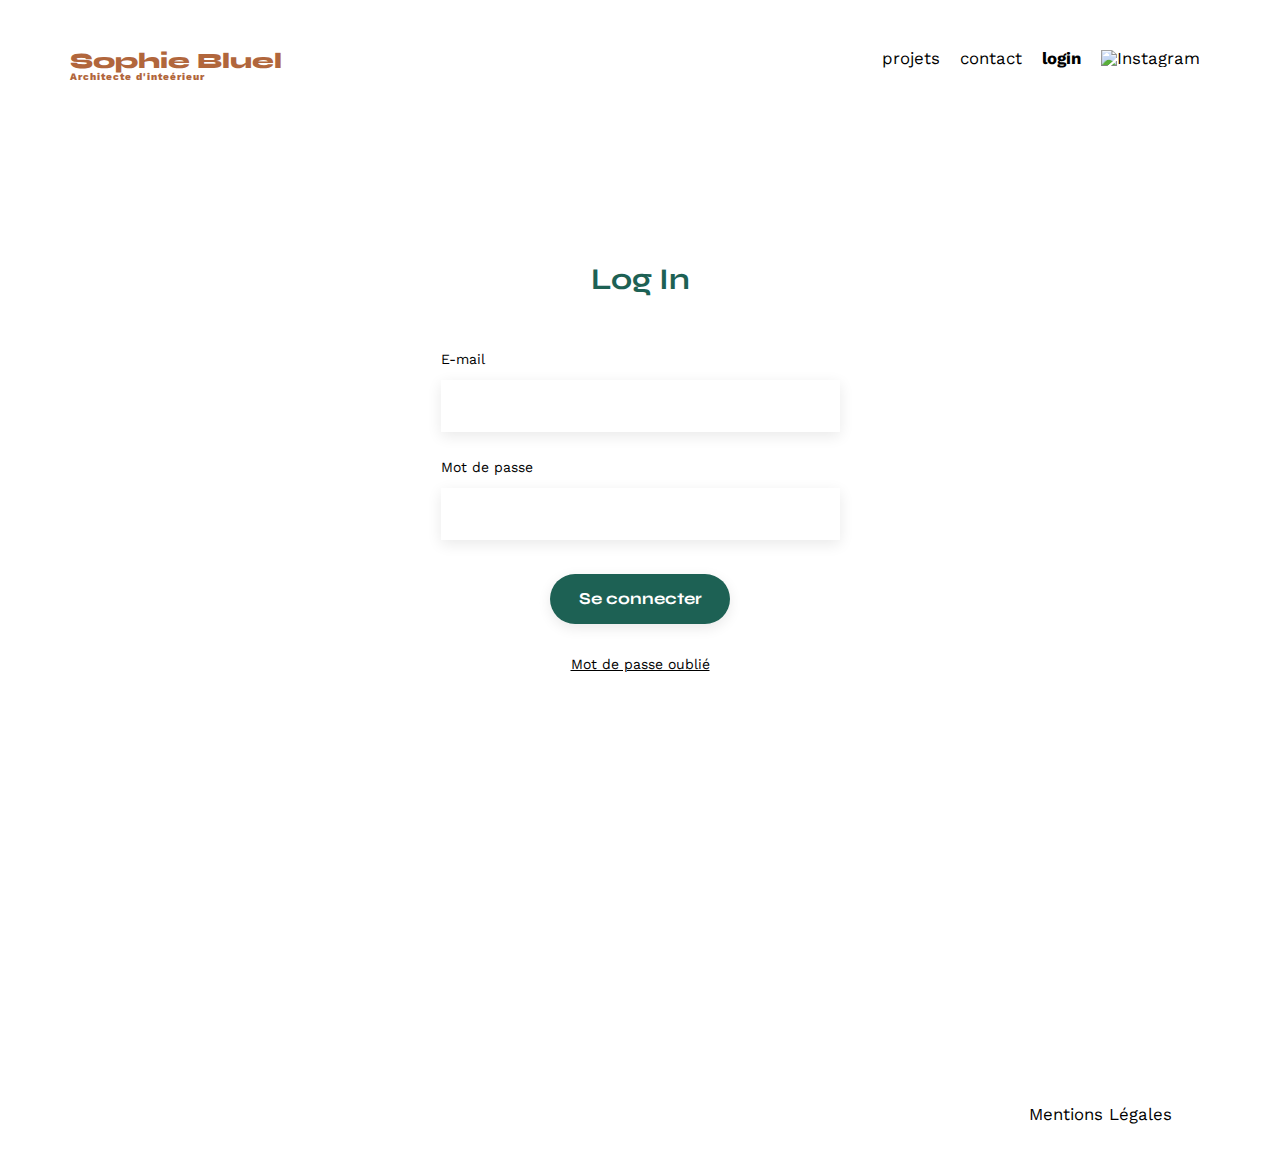
==== FrontEnd/login.html @ f7802d3b "ajout de la page de connexion et début de la modale" ====
<!DOCTYPE html>
<html lang="fr">
<head>
	<meta charset="UTF-8">
	<title>Sophie Bluel - Architecte d'intérieur | Connexion</title>
	<meta name="viewport" content="width=device-width, initial-scale=1.0">
	<link rel="preconnect" href="https://fonts.googleapis.com">
	<link rel="preconnect" href="https://fonts.gstatic.com" crossorigin>
	<link href="https://fonts.googleapis.com/css2?family=Syne:wght@700;800&family=Work+Sans&display=swap" rel="stylesheet">
	<meta name="description" content="">
	<link rel="stylesheet" href="./assets/style.css">
</head>
<body class="Second">
	<header class="Second-header">
		<a href="index.html" id="index-css"><h1 >Sophie Bluel <span>Architecte d'inteérieur</span></h1></a>
		<nav>
			<ul>
				<li>projets</li>
				<li>contact</li>
				<li id="login-li">login</li>
				<li><img src="./assets/icons/instagram.png" alt="Instagram"></li>
			</ul>
		</nav>
	</header>
	<main>
		<section id="login">
			<h2>Log In</h2>
			<form id="login-form" action="#" method="post">
				<label for="E-mail">E-mail</label>
				<input type="email" name="email" id="email" required>
				<label for="password">Mot de passe</label>
				<input type="password" name="password" id="password" required>
				<input type="submit" value="Se connecter">
				<p id="error-message"></p>
			</form>
		</section>
	</main>
	<footer class="Second-footer">
		<nav>
			<ul>
				<li>Mentions Légales</li>
			</ul>
		</nav>
	</footer >
	<script src="script.js"></script>
<script src="login.js"></script>
<script src="modal.js"></script>
</body>
</html>
---- FrontEnd/assets/style.css ----
/* http://meyerweb.com/eric/tools/css/reset/
   v2.0 | 20110126
   License: none (public domain)
*/

html,
body,
div,
span,
applet,
object,
iframe,
h1,
h2,
h3,
h4,
h5,
h6,
p,
blockquote,
pre,
a,
abbr,
acronym,
address,
big,
cite,
code,
del,
dfn,
em,
img,
ins,
kbd,
q,
s,
samp,
small,
strike,
strong,
sub,
sup,
tt,
var,
b,
u,
i,
center,
dl,
dt,
dd,
ol,
ul,
li,
fieldset,
form,
label,
legend,
table,
caption,
tbody,
tfoot,
thead,
tr,
th,
td,
article,
aside,
canvas,
details,
embed,
figure,
figcaption,
footer,
header,
hgroup,
menu,
nav,
output,
ruby,
section,
summary,
time,
mark,
audio,
video {
  margin: 0;
  padding: 0;
  border: 0;
  font-size: 100%;
  font: inherit;
  vertical-align: baseline;
}
/* HTML5 display-role reset for older browsers */
article,
aside,
details,
figcaption,
figure,
footer,
header,
hgroup,
menu,
nav,
section {
  display: block;
}
body {
  line-height: 1;
}
ol,
ul {
  list-style: none;
}
blockquote,
q {
  quotes: none;
}
blockquote:before,
blockquote:after,
q:before,
q:after {
  content: "";
  content: none;
}
table {
  border-collapse: collapse;
  border-spacing: 0;
}
/** end reset css**/
body {
  max-width: 1140px;
  margin: auto;
  font-family: "Work Sans";
  font-size: 14px;
}
header {
  display: flex;
  justify-content: space-between;
  margin: 50px 0;
}
section {
  margin: 50px 0;
}

h1 {
  display: flex;
  flex-direction: column;
  font-family: "Syne";
  font-size: 22px;
  font-weight: 800;
  color: #b1663c;
}

h1 > span {
  font-family: "Work Sans";
  font-size: 10px;
  letter-spacing: 0.1em;
}

h2 {
  font-family: "Syne";
  font-weight: 700;
  font-size: 30px;
  color: #1d6154;
}
nav ul {
  display: flex;
  align-items: center;
  list-style-type: none;
}
nav li {
  padding: 0 10px;
  font-size: 1.2em;
}

li:hover {
  color: #b1663c;
}
#login-css {
  text-decoration: none;
  color:black;
}
#index-css {
  text-decoration:none;
}
#introduction {
  display: flex;
  align-items: center;
}
#introduction figure {
  flex: 1;
}
#introduction img {
  display: block;
  margin: auto;
  width: 80%;
}

#introduction article {
  flex: 1;
}
#introduction h2 {
  margin-bottom: 1em;
}

#introduction p {
  margin-bottom: 0.5em;
}
#portfolio h2 {
  text-align: center;
  margin-bottom: 1em;
}
.gallery {
  width: 100%;
  display: grid;
  grid-template-columns: 1fr 1fr 1fr;
  grid-column-gap: 20px;
  grid-row-gap: 20px;
}
.filterContainer {
  display: flex;
  flex-direction: row;
  justify-content: center;
  gap: 10px;
  margin-bottom: 51px;
  height: 37px;
  width: auto;
}
.filterContainer button {
  font-family: "Syne";
  font-style: normal;
  font-weight: 700;
  font-size: 16px;
  line-height: 19px;
  text-align: center;
  padding-top: 9px;
  padding-bottom: 9px;
  border: 1px solid #1d6154;
  border-radius: 60px;
  color: #1d6154;
  background-color: #ffffff;
  min-width: 100px;
  width: auto;
}
.filterContainer button.filterContainer-selected {
  color: #ffffff;

  background-color: #1d6154;
}

.gallery img {
  width: 100%;
}
#contact {
  width: 50%;
  margin: auto;
}
#contact > * {
  text-align: center;
}
#contact h2 {
  margin-bottom: 20px;
}
#contact form {
  text-align: left;
  margin-top: 30px;
  display: flex;
  flex-direction: column;
}

#contact input {
  height: 50px;
  font-size: 1.2em;
  border: none;
  box-shadow: 0px 4px 14px rgba(0, 0, 0, 0.09);
}
#contact label {
  margin: 2em 0 1em 0;
}
#contact textarea {
  border: none;
  box-shadow: 0px 4px 14px rgba(0, 0, 0, 0.09);
}
.Second {
  width:1440px;
}
.Second-header {
  width:1140px;
  margin-bottom:182px;
}
.Second-footer {
  margin-top:435px;
}
#login {
  max-width:1140px;
  width: 35%;
  margin: auto;
}
#login > * {
  text-align: center;
}
#login h2 {
  margin-bottom: 20px;
}
#login form {
  text-align: left;
  margin-top: 30px;
  display: flex;
  flex-direction: column;
}
#login-li {
  font-weight: bold;
}
#login input {
  height: 50px;
  font-size: 1.2em;
  border: none;
  box-shadow: 0px 4px 14px rgba(0, 0, 0, 0.09);
}
#login label {
  margin: 2em 0 1em 0;
}
#login textarea {
  border: none;
  box-shadow: 0px 4px 14px rgba(0, 0, 0, 0.09);
}
#login-form a {
  display: block;
  text-align: center;
  color: black;
}

input[type="submit"] {
  font-family: "Syne";
  font-weight: 700;
  color: white;
  background-color: #1d6154;
  margin: 2em auto;
  width: 180px;
  text-align: center;
  border-radius: 60px;
}

footer nav ul {
  display: flex;
  justify-content: flex-end;
  margin: 2em;
}
/* Styles pour la modale */
.modal {
  display: none;
  position: fixed;
  z-index: 999;
  top: 0;
  left: 0;
  width: 100%;
  height: 100%;
  overflow: auto;
  background-color: rgba(0, 0, 0, 0.5);
}

.modal-content {
  background-color: #fff;
  margin: 10% auto;
  padding: 20px;
  width: 80%;
  max-width: 600px;
}

.close {
  color: #aaa;
  float: right;
  font-size: 28px;
  font-weight: bold;
  cursor: pointer;
}

/* Styles pour le bouton */
#btnOpenModal {
  padding: 10px 20px;
  background-color: #4CAF50;
  color: #fff;
  border: none;
  border-radius: 4px;
  cursor: pointer;
}

#btnOpenModal:hover {
  background-color: #45a049;
}
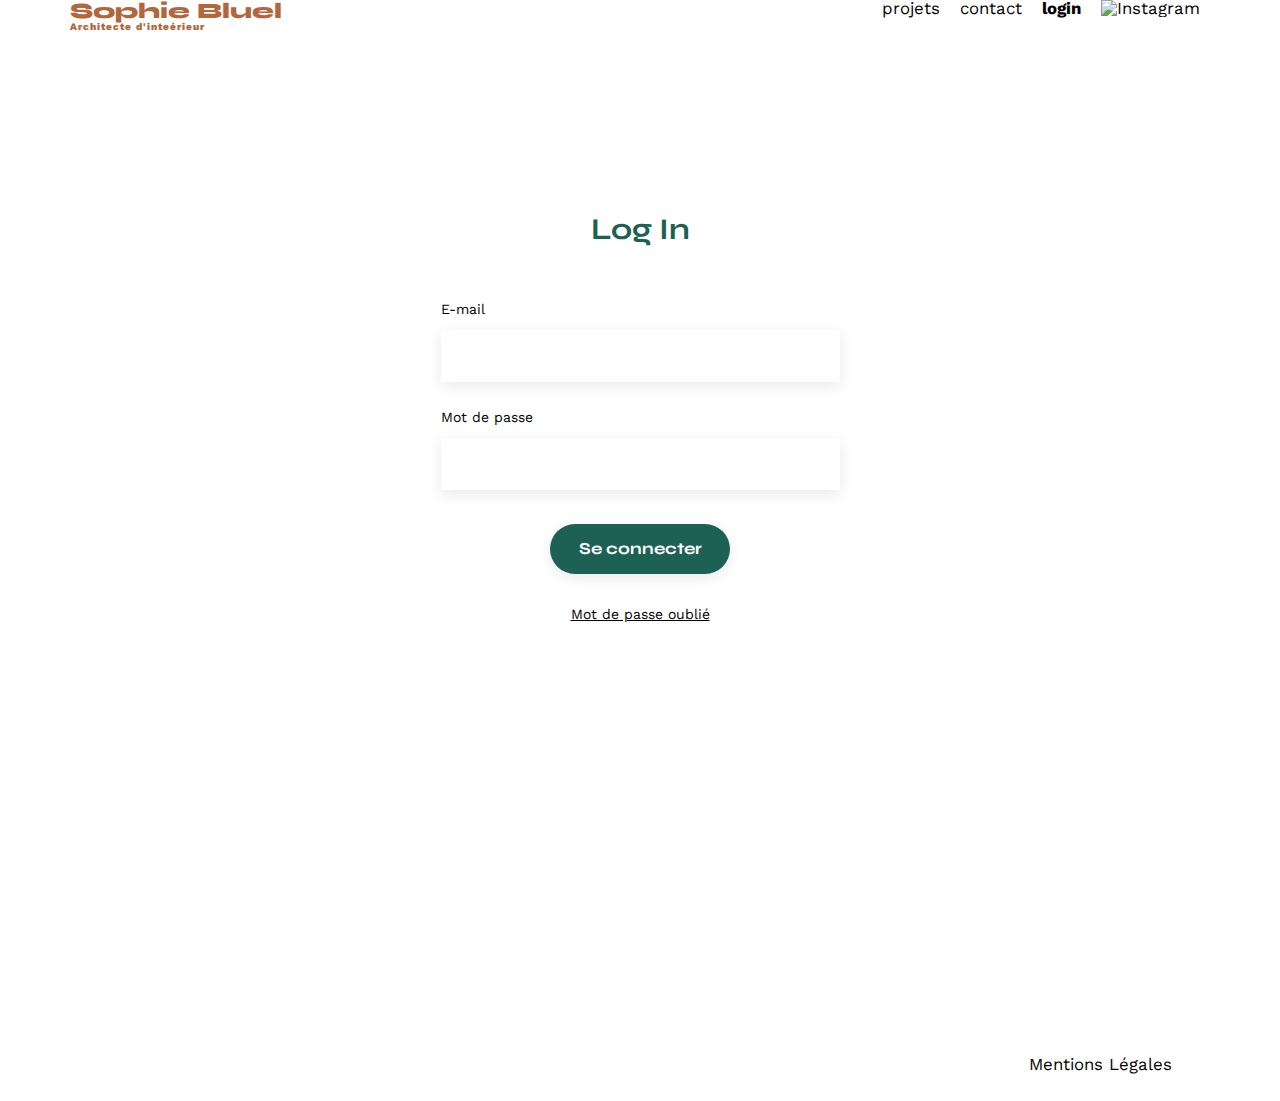
==== commit ed7b3c53: "finalisation modal et fonctionnalité d'interaction avec le backend , reprise du css pour amélioratio" ====
--- a/FrontEnd/login.html
+++ b/FrontEnd/login.html
@@ -26,12 +26,12 @@
 		<section id="login">
 			<h2>Log In</h2>
 			<form id="login-form" action="#" method="post">
+				<p id="error-message">Erreur dans l’identifiant ou le mot de passe</p>
 				<label for="E-mail">E-mail</label>
 				<input type="email" name="email" id="email" required>
 				<label for="password">Mot de passe</label>
 				<input type="password" name="password" id="password" required>
 				<input type="submit" value="Se connecter">
-				<p id="error-message"></p>
 			</form>
 		</section>
 	</main>
@@ -42,8 +42,6 @@
 			</ul>
 		</nav>
 	</footer >
-	<script src="script.js"></script>
 <script src="login.js"></script>
-<script src="modal.js"></script>
 </body>
 </html>--- a/FrontEnd/assets/style.css
+++ b/FrontEnd/assets/style.css
@@ -90,7 +90,7 @@
   font-size: 100%;
   font: inherit;
   vertical-align: baseline;
-}
+} 
 /* HTML5 display-role reset for older browsers */
 article,
 aside,
@@ -104,45 +104,44 @@
 nav,
 section {
   display: block;
-}
+} 
 body {
   line-height: 1;
-}
+} 
 ol,
 ul {
   list-style: none;
-}
+} 
 blockquote,
 q {
   quotes: none;
-}
+} 
 blockquote:before,
 blockquote:after,
 q:before,
 q:after {
   content: "";
   content: none;
-}
+} 
 table {
   border-collapse: collapse;
   border-spacing: 0;
-}
+} 
 /** end reset css**/
 body {
   max-width: 1140px;
   margin: auto;
   font-family: "Work Sans";
   font-size: 14px;
-}
+} 
 header {
   display: flex;
   justify-content: space-between;
-  margin: 50px 0;
-}
+  margin: 0 0 50px 0;
+} 
 section {
   margin: 50px 0;
-}
-
+} 
 h1 {
   display: flex;
   flex-direction: column;
@@ -150,74 +149,72 @@
   font-size: 22px;
   font-weight: 800;
   color: #b1663c;
-}
+} 
 
 h1 > span {
   font-family: "Work Sans";
   font-size: 10px;
   letter-spacing: 0.1em;
-}
+} 
 
 h2 {
   font-family: "Syne";
   font-weight: 700;
   font-size: 30px;
   color: #1d6154;
-}
+} 
 nav ul {
   display: flex;
   align-items: center;
   list-style-type: none;
-}
+} 
 nav li {
   padding: 0 10px;
   font-size: 1.2em;
-}
-
+} 
 li:hover {
   color: #b1663c;
-}
+} 
 #login-css {
   text-decoration: none;
-  color:black;
-}
+  color: black;
+} 
 #index-css {
-  text-decoration:none;
-}
+  text-decoration: none;
+} 
 #introduction {
   display: flex;
   align-items: center;
-}
+} 
 #introduction figure {
   flex: 1;
-}
+} 
 #introduction img {
   display: block;
   margin: auto;
   width: 80%;
-}
-
+} 
 #introduction article {
   flex: 1;
-}
+} 
 #introduction h2 {
   margin-bottom: 1em;
-}
+} 
 
 #introduction p {
   margin-bottom: 0.5em;
-}
+} 
 #portfolio h2 {
   text-align: center;
   margin-bottom: 1em;
-}
+} 
 .gallery {
   width: 100%;
   display: grid;
   grid-template-columns: 1fr 1fr 1fr;
   grid-column-gap: 20px;
   grid-row-gap: 20px;
-}
+} 
 .filterContainer {
   display: flex;
   flex-direction: row;
@@ -226,7 +223,7 @@
   margin-bottom: 51px;
   height: 37px;
   width: auto;
-}
+} 
 .filterContainer button {
   font-family: "Syne";
   font-style: normal;
@@ -242,95 +239,92 @@
   background-color: #ffffff;
   min-width: 100px;
   width: auto;
-}
+  cursor: pointer;
+} 
 .filterContainer button.filterContainer-selected {
   color: #ffffff;
-
   background-color: #1d6154;
-}
-
+} 
 .gallery img {
   width: 100%;
-}
+} 
 #contact {
   width: 50%;
   margin: auto;
-}
+} 
 #contact > * {
   text-align: center;
-}
+} 
 #contact h2 {
   margin-bottom: 20px;
-}
+} 
 #contact form {
   text-align: left;
   margin-top: 30px;
   display: flex;
   flex-direction: column;
-}
-
+} 
 #contact input {
   height: 50px;
   font-size: 1.2em;
   border: none;
   box-shadow: 0px 4px 14px rgba(0, 0, 0, 0.09);
-}
+} 
 #contact label {
   margin: 2em 0 1em 0;
-}
+} 
 #contact textarea {
   border: none;
   box-shadow: 0px 4px 14px rgba(0, 0, 0, 0.09);
-}
+} 
 .Second {
-  width:1440px;
-}
+  width: 1440px;
+} 
 .Second-header {
-  width:1140px;
-  margin-bottom:182px;
-}
+  width: 1140px;
+  margin-bottom: 182px;
+} 
 .Second-footer {
-  margin-top:435px;
-}
+  margin-top: 435px;
+} 
 #login {
-  max-width:1140px;
+  max-width: 1140px;
   width: 35%;
   margin: auto;
-}
+} 
 #login > * {
   text-align: center;
-}
+} 
 #login h2 {
   margin-bottom: 20px;
-}
+} 
 #login form {
   text-align: left;
   margin-top: 30px;
   display: flex;
   flex-direction: column;
-}
+} 
 #login-li {
   font-weight: bold;
-}
+} 
 #login input {
   height: 50px;
   font-size: 1.2em;
   border: none;
   box-shadow: 0px 4px 14px rgba(0, 0, 0, 0.09);
-}
+} 
 #login label {
   margin: 2em 0 1em 0;
-}
+} 
 #login textarea {
   border: none;
   box-shadow: 0px 4px 14px rgba(0, 0, 0, 0.09);
-}
+} 
 #login-form a {
   display: block;
   text-align: center;
   color: black;
-}
-
+} 
 input[type="submit"] {
   font-family: "Syne";
   font-weight: 700;
@@ -340,52 +334,352 @@
   width: 180px;
   text-align: center;
   border-radius: 60px;
-}
-
+} 
 footer nav ul {
   display: flex;
   justify-content: flex-end;
   margin: 2em;
-}
+} 
 /* Styles pour la modale */
 .modal {
   display: none;
   position: fixed;
-  z-index: 999;
   top: 0;
   left: 0;
   width: 100%;
   height: 100%;
   overflow: auto;
   background-color: rgba(0, 0, 0, 0.5);
-}
-
+} 
 .modal-content {
   background-color: #fff;
   margin: 10% auto;
   padding: 20px;
-  width: 80%;
-  max-width: 600px;
-}
-
-.close {
-  color: #aaa;
+  border-radius: 10px;
+  width: 630px;
+  height: 731px;
+} 
+.modal-content .modal-container {
+  padding: 5px 55px 15px 55px;
+  display: flex;
+  flex-wrap: wrap;
+  border-bottom: 1px solid black;
+} 
+.modal-content .modal-container figure {
+  width: 20%;
+  display: flex;
+  flex-direction: column;
+  flex-wrap: wrap;
+} 
+.modal-content .modal-container figure button {
+  left: 70px;
+  bottom: 145px;
+  position: relative;
+  background: none;
+  border: none;
+  width: 22%;
+} 
+.modal-content .modal-container figure button .fa-trash-can {
+  display: flex;
+  justify-content: center;
+  align-items: center;
+  border-radius: 2px;
+} 
+.modal-content .modal-container img {
+  width: 100%;
+  box-sizing: border-box;
+  padding: 10px 4px 10px 4px;
+} 
+.modal .modal-content .close {
+  color: black;
   float: right;
   font-size: 28px;
   font-weight: bold;
   cursor: pointer;
-}
+} 
+.modal .modal-content h2 {
+  font-family: Work Sans;
+  font-size: 26px;
+  font-weight: 400;
+  line-height: 30px;
+  letter-spacing: 0em;
+  text-align: center;
+  color: black;
+  position: relative;
+  top: 20px;
+} 
+.modal .modal-content .fa-trash-can {
+  color: #fff;
+  background-color: black;
+  width: 17px;
+  height: 17px;
+  cursor: pointer;
+} 
+/* Styles pour le bouton */
+.myprojects {
+  display: flex;
+  justify-content: center;
+  margin-bottom: 30px;
+  margin-top: 200px;
+} 
+.btnOpenModal {
+  color: black;
+  display: none;
+  gap: 10px;
+  background-color: #fff;
+  border: none;
+  cursor: pointer;
+  position: relative;
+  top: 10px;
+  left: 30px;
+  text-decoration: none;
+} 
+#portfolio a i {
+  display: flex;
+  flex-direction: row;
+  justify-content: space-between;
+} 
+#portfolio a #Modif {
+  font-family: Work Sans;
+  font-weight: 400;
+  font-size: 14px;
+  line-height: 16.42px;
+  text-align: center;
+} 
+.add-picture {
+  width: 179px;
+  height: 36px;
+  border: none;
+  display: flex;
+  justify-content: center;
+  margin-top: 10px;
+  margin-bottom: 10px;
+  cursor: pointer;
+} 
+.modal-content form {
+  display: flex;
+  flex-direction: column;
+  align-items: center;
+} 
+.delete-gallery {
+  border: none;
+  color: red;
+  background-color: #ffffff;
+} 
+/*css ddu formulaire de l'ajout de photo*/
+.imageLabel {
+  color: black;
+  font-family: Work Sans;
+  font-weight: bold;
+  font-size: 26px;
+  text-align: center;
+  margin: 20px 0px 40px 0px;
+} 
+.titleLabel {
+  color: #3d3d3d;
+  font-family: Work Sans;
+  font-weight: bold;
+  font-size: 14px;
+  margin: 20px 430px 10px 0px;
+} 
+.titleLabelCategory {
+  color: #3d3d3d;
+  font-family: Work Sans;
+  font-weight: bold;
+  font-size: 14px;
+  margin: 20px 400px 10px 0px;
+} 
+.Input {
+  color: black;
+  width: 420px;
+  height: 51px;
+  box-shadow: 0px 4px 14px 0px #00000017;
+  border: none;
+} 
+.submit-button {
+  width: 237px;
+  height: 36px;
+  border-radius: 60px;
+  background-color: #a7a7a7;
+  border: none;
+  color: #ffffff;
+  font-family: Syne;
+  cursor: not-allowed; /* Curseur en forme de cercle barré pour indiquer que le bouton est désactivé */
+  font-size: 14px;
+  line-height: 16.8px;
+  margin: 20px 0px 20px 0px;
+} 
+.imageInput {
+  width: 420px;
+  height: 169px;
+  border-radius: 3px;
+  background-color: #e8f1f6;
+  cursor: pointer;
+  opacity: 0;
+  z-index: 5;
+  margin-top: -155px;
+} 
+.imageLabel {
+  cursor: pointer;
+  width: 173px;
+  height: 36px;
+  border-radius: 50px;
+  background-color: #cbd6dc;
+  color: #306685;
+  z-index: 5;
+  box-sizing: border-box;
+  display: flex;
+  justify-content: center;
+  font-family: Work Sans;
+  font-size: 14px;
+  font-weight: bold;
+  line-height: 16px;
+  letter-spacing: 0em;
+  text-align: center;
+  align-items: center;
+  position: relative;
+  top: 35px;
+} 
+.subtitleImageLabel {
+  color: #444444;
+  position: relative;
+  z-index: 5;
+} 
+.backgroundLabel {
+  width: 420px;
+  height: 169px;
+  border-radius: 3px;
+  background-color: #e8f1f6;
+  cursor: pointer;
+  z-index: 5;
+  margin-bottom: -125px;
+} 
+.fa-image:before {
+  position: relative;
+  display: inline-flex;
+  z-index: 6;
+  font-size: 58px;
+  height: 58px;
+  bottom: -100px;
+  color: #b9c5cc;
+} 
+.modalForm {
+  display: flex;
+  flex-wrap: wrap;
+} 
+.lineform {
+  width: 420px;
+  border-bottom: 1px solid #b3b3b3;
+  margin-bottom: 25px;
+} 
 
-/* Styles pour le bouton */
-#btnOpenModal {
-  padding: 10px 20px;
-  background-color: #4CAF50;
-  color: #fff;
-  border: none;
-  border-radius: 4px;
-  cursor: pointer;
-}
+.categorySelect {
+  width: 420px;
+  height: 51px;
+  box-shadow: 0px 4px 14px 0px #00000017;
+  background-color: #ffffff;
+  border: none;
+  padding: 5px 0px 5px 0px;
+  margin-bottom: 25px;
+} 
+.fa-arrow-left {
+  position: relative;
+  right: 270px;
+  top: 10px;
+  font-size: 21px;
+  height: 21px;
+  z-index: 10;
+} 
 
-#btnOpenModal:hover {
-  background-color: #45a049;
-}+.boutonArrow {
+  position: relative;
+  right: 270px;
+  top: 10px;
+  font-size: 21px;
+  height: 21px;
+  opacity: 0;
+  z-index: 6;
+} 
+.modal-content .modalForm .preview-image {
+  width: 420px;
+  height: 169px;
+  margin-bottom: -150px;
+  object-fit: contain;
+  position: relative;
+  bottom: 170px;
+  z-index: 6;
+  border: none;
+  outline: none;
+  background-color: #ffffff;
+  visibility: hidden;
+  border-image: none;
+} 
+.disabled {
+  background-color: #1d6154;
+} 
+.closeForm {
+  display: flex;
+  flex-direction: column;
+  justify-content: center;
+  height: 730px;
+} 
+#error-message {
+  display: none;
+  font-family: Syne;
+  color: red;
+} 
+.btnOpenFirstPicture {
+  color: black;
+  display: none;
+  align-items: center;
+  align-content: center;
+  margin-left: 55px;
+  margin-top: 10px;
+  gap: 10px;
+  text-decoration: none;
+} 
+
+.bannerBlack {
+  background-color: black;
+  color: #ffffff;
+  width: 100%;
+  display: none;
+  justify-content: center;
+  gap: 25px;
+  align-items: center;
+  padding: 5px;
+} 
+.bannerBlack a {
+  color: #ffffff;
+  text-decoration: none;
+  display: flex;
+  gap: 10px;
+} 
+.bannerBlack button {
+  height: 38px;
+  border-radius: 25px;
+  font-family: Work Sans;
+  font-size: 14px;
+  font-weight: 500;
+  line-height: 16px;
+  letter-spacing: 0em;
+  text-align: center;
+  padding: 5px;
+  width: 216px;
+  cursor: not-allowed;
+} 
+.positionBanner {
+  display: Flex;
+  flex-direction: column;
+  width: 100%;
+} 
+.nav {
+  display: flex;
+  justify-content: space-between;
+  gap: 25px;
+  align-items: center;
+  margin: 25px 30px 5px 30px;
+} 
+.modal0 {
+  text-align: center;
+} 
